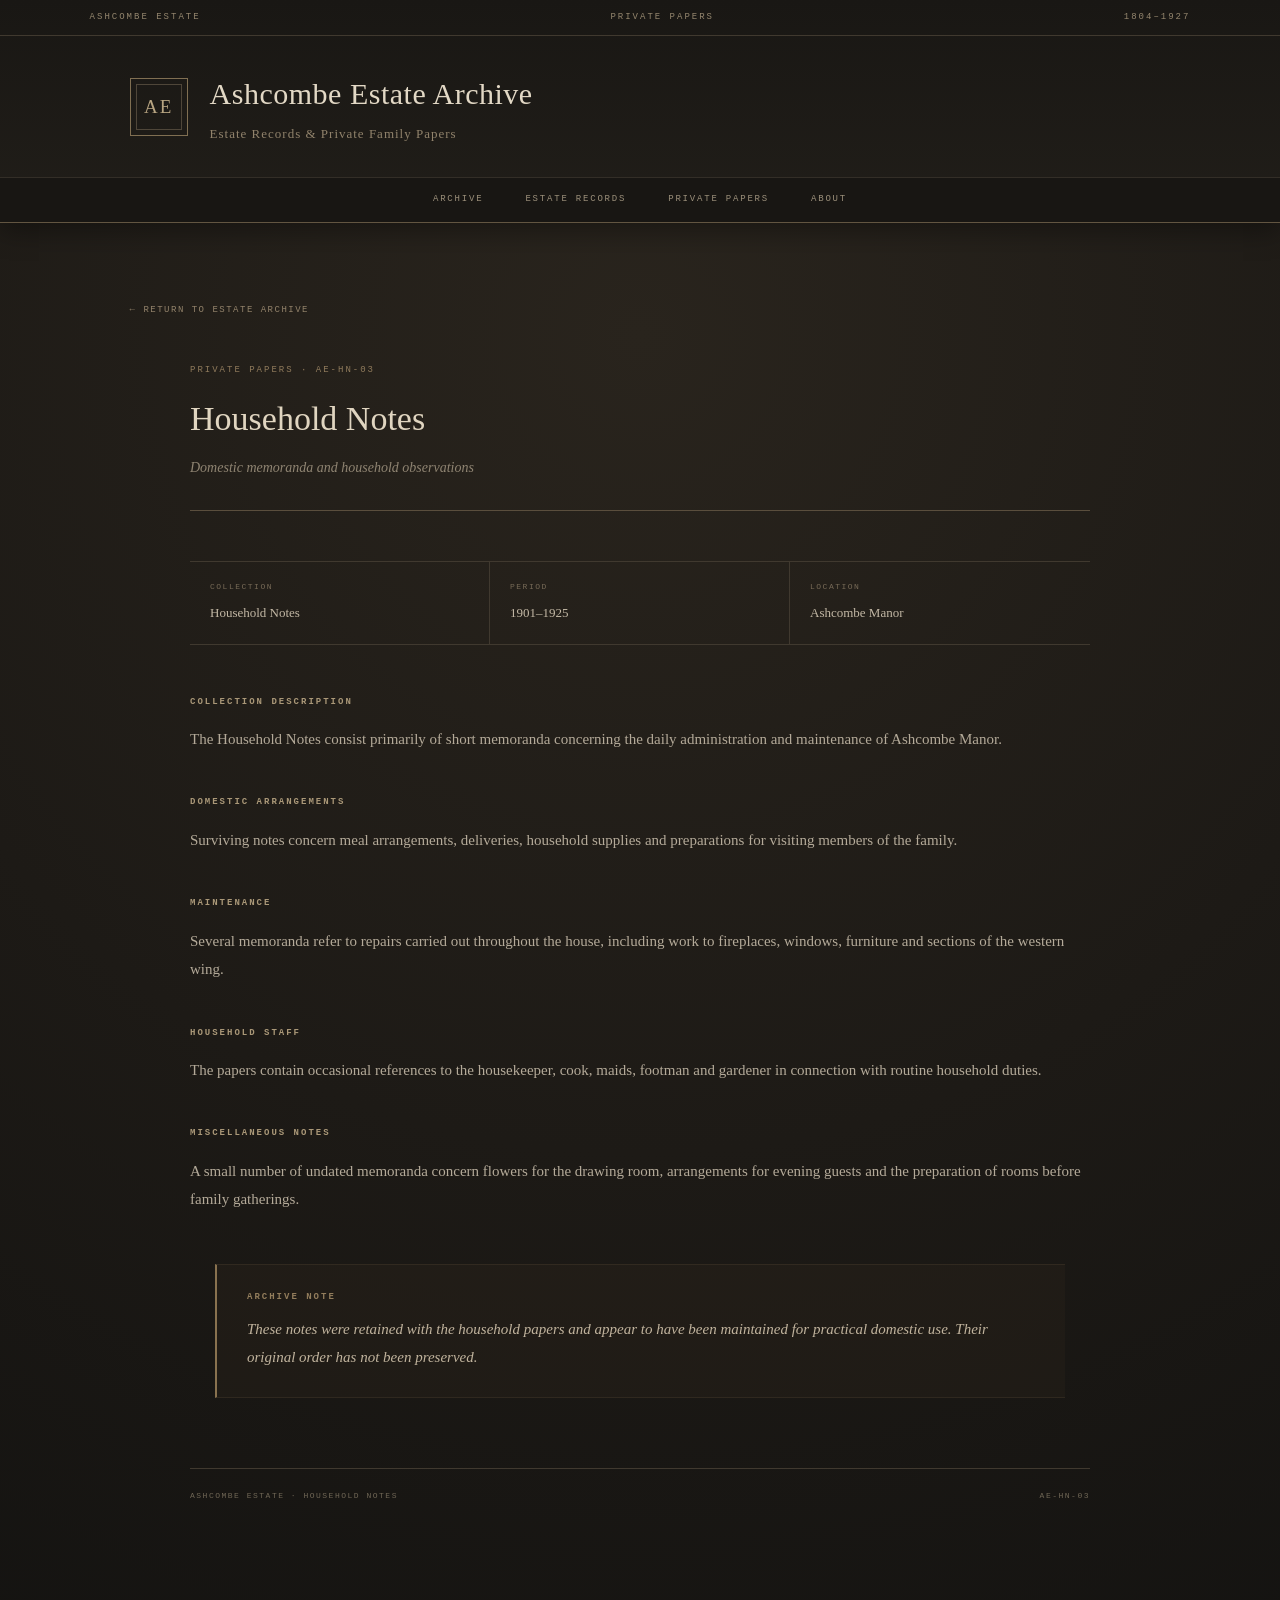
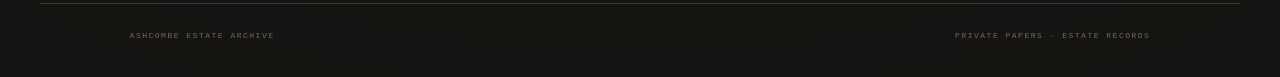
==== household-notes.html @ 4b08a20e "Create household-notes.html for Ashcombe Estate This HTML file contains the structure and content fo" ====
<!DOCTYPE html>
<html lang="en">

<head>
    <meta charset="UTF-8">
    <meta name="viewport" content="width=device-width, initial-scale=1.0">

    <title>Household Notes · Ashcombe Estate</title>

    <link rel="stylesheet" href="style.css">
</head>

<body>

<header class="site-header">

    <div class="header-strip">
        <span>ASHCOMBE ESTATE</span>
        <span>PRIVATE PAPERS</span>
        <span>1804–1927</span>
    </div>

    <div class="header-main">

        <div class="archive-mark">
            AE
        </div>

        <div class="title-block">
            <h1>Ashcombe Estate Archive</h1>
            <p>Estate Records &amp; Private Family Papers</p>
        </div>

    </div>

    <nav class="main-nav">
        <a href="index.html">ARCHIVE</a>
        <a href="index.html">ESTATE RECORDS</a>
        <a href="index.html">PRIVATE PAPERS</a>
        <a href="index.html">ABOUT</a>
    </nav>

</header>


<main>

    <div class="record-page">

        <a href="index.html" class="back-link">
            ← RETURN TO ESTATE ARCHIVE
        </a>


        <section class="record-header">

            <div class="record-reference">
                PRIVATE PAPERS · AE-HN-03
            </div>

            <h2 class="record-title">
                Household Notes
            </h2>

            <p class="record-subtitle">
                Domestic memoranda and household observations
            </p>

        </section>


        <div class="record-meta">

            <div class="meta-item">
                <span class="meta-label">Collection</span>
                <span class="meta-value">Household Notes</span>
            </div>

            <div class="meta-item">
                <span class="meta-label">Period</span>
                <span class="meta-value">1901–1925</span>
            </div>

            <div class="meta-item">
                <span class="meta-label">Location</span>
                <span class="meta-value">Ashcombe Manor</span>
            </div>

        </div>


        <section class="record-section">

            <h3>Collection Description</h3>

            <p>
                The Household Notes consist primarily of short memoranda
                concerning the daily administration and maintenance of
                Ashcombe Manor.
            </p>

        </section>


        <section class="record-section">

            <h3>Domestic Arrangements</h3>

            <p>
                Surviving notes concern meal arrangements, deliveries,
                household supplies and preparations for visiting members
                of the family.
            </p>

        </section>


        <section class="record-section">

            <h3>Maintenance</h3>

            <p>
                Several memoranda refer to repairs carried out throughout
                the house, including work to fireplaces, windows, furniture
                and sections of the western wing.
            </p>

        </section>


        <section class="record-section">

            <h3>Household Staff</h3>

            <p>
                The papers contain occasional references to the housekeeper,
                cook, maids, footman and gardener in connection with routine
                household duties.
            </p>

        </section>


        <section class="record-section">

            <h3>Miscellaneous Notes</h3>

            <p>
                A small number of undated memoranda concern flowers for the
                drawing room, arrangements for evening guests and the
                preparation of rooms before family gatherings.
            </p>

        </section>


        <div class="archival-note">

            <strong>Archive Note</strong>

            <p>
                These notes were retained with the household papers and
                appear to have been maintained for practical domestic use.
                Their original order has not been preserved.
            </p>

        </div>


        <div class="record-footer">

            <span>
                ASHCOMBE ESTATE · HOUSEHOLD NOTES
            </span>

            <span>
                AE-HN-03
            </span>

        </div>

    </div>

</main>


<footer>

    <div>
        ASHCOMBE ESTATE ARCHIVE
    </div>

    <div>
        PRIVATE PAPERS · ESTATE RECORDS
    </div>

</footer>


</body>

</html>
---- style.css ----
/* =========================================================
   ASHCOMBE ESTATE ARCHIVE
   Vintage British Estate / Private Papers
   ========================================================= */

* {
    box-sizing: border-box;
}

html {
    scroll-behavior: smooth;
}

body {
    margin: 0;
    padding: 0;

    background:
        radial-gradient(
            circle at 50% 20%,
            #29241d 0%,
            #1d1a16 55%,
            #141311 100%
        );

    color: #d9d0bd;

    font-family: Georgia, "Times New Roman", serif;

    line-height: 1.7;

    min-height: 100vh;
}


/* =========================================================
   HEADER
   ========================================================= */

.site-header {
    border-bottom: 1px solid #625541;

    background:
        linear-gradient(
            to bottom,
            #191714,
            #211e19
        );

    box-shadow:
        0 8px 25px rgba(0, 0, 0, 0.35);
}


/* top archival strip */

.header-strip {
    display: flex;

    justify-content: space-between;

    align-items: center;

    padding: 10px 7%;

    border-bottom: 1px solid #40392f;

    color: #94866e;

    font-family: "Courier New", monospace;

    font-size: 9px;

    letter-spacing: 2px;

    text-transform: uppercase;
}


/* main header */

.header-main {
    display: flex;

    align-items: center;

    gap: 22px;

    max-width: 1200px;

    margin: 0 auto;

    padding: 32px 7%;
}


.archive-mark {
    width: 58px;
    height: 58px;

    display: flex;

    align-items: center;
    justify-content: center;

    border: 1px solid #806f52;

    color: #b8a582;

    font-family: Georgia, serif;

    font-size: 19px;

    letter-spacing: 2px;

    position: relative;
}


.archive-mark::after {
    content: "";

    position: absolute;

    inset: 5px;

    border: 1px solid #4f4639;
}


.title-block h1 {
    margin: 0;

    color: #e2d8c5;

    font-family: Georgia, "Times New Roman", serif;

    font-size: 30px;

    font-weight: normal;

    letter-spacing: 0.5px;
}


.title-block p {
    margin: 4px 0 0;

    color: #91836c;

    font-size: 13px;

    letter-spacing: 1px;
}


/* =========================================================
   NAVIGATION
   ========================================================= */

.main-nav {
    display: flex;

    justify-content: center;

    gap: 42px;

    padding: 14px 20px;

    border-top: 1px solid #332e27;

    background: #181613;
}


.main-nav a {
    color: #9c907b;

    text-decoration: none;

    font-family: "Courier New", monospace;

    font-size: 9px;

    letter-spacing: 1.8px;

    transition: color 0.25s ease;
}


.main-nav a:hover {
    color: #d2b986;
}


/* =========================================================
   MAIN CONTENT
   ========================================================= */

main {
    max-width: 1200px;

    margin: 0 auto;

    padding: 70px 7% 100px;
}


.record-page {
    width: 100%;
}


/* =========================================================
   INTRO / ARCHIVE LANDING
   ========================================================= */

.archive-intro {
    max-width: 780px;

    margin: 0 auto 70px;

    text-align: center;
}


.archive-intro .eyebrow {
    margin-bottom: 12px;

    color: #9a896c;

    font-family: "Courier New", monospace;

    font-size: 9px;

    letter-spacing: 3px;

    text-transform: uppercase;
}


.archive-intro h2 {
    margin: 0 0 20px;

    color: #e2d8c5;

    font-size: 34px;

    font-weight: normal;
}


.archive-intro p {
    margin: 0 auto;

    max-width: 680px;

    color: #aaa08f;

    font-size: 15px;

    line-height: 1.9;
}


/* =========================================================
   SECTION HEADINGS
   ========================================================= */

.section-heading {
    margin-bottom: 28px;

    padding-bottom: 12px;

    border-bottom: 1px solid #554b3d;

    color: #c8b99e;

    font-family: "Courier New", monospace;

    font-size: 10px;

    letter-spacing: 2px;

    text-transform: uppercase;
}


.section-heading::before {
    content: "§ ";

    color: #8f7955;
}


/* =========================================================
   RECORD LIST
   ========================================================= */

.record-list {
    display: flex;

    flex-direction: column;

    gap: 0;

    margin-bottom: 70px;
}


.record-entry {
    display: grid;

    grid-template-columns: 100px 1fr auto;

    gap: 25px;

    align-items: center;

    padding: 25px 20px;

    border-bottom: 1px solid #39342c;

    transition:
        background 0.25s ease,
        padding 0.25s ease;
}


.record-entry:first-child {
    border-top: 1px solid #39342c;
}


.record-entry:hover {
    background: rgba(170, 140, 90, 0.055);

    padding-left: 27px;
}


.record-year {
    color: #87785f;

    font-family: "Courier New", monospace;

    font-size: 11px;

    letter-spacing: 1px;
}


.record-info h3 {
    margin: 0 0 4px;

    color: #d7cbb6;

    font-size: 18px;

    font-weight: normal;
}


.record-info p {
    margin: 0;

    color: #817868;

    font-size: 12px;
}


.record-link {
    color: #a08c6a;

    text-decoration: none;

    font-family: "Courier New", monospace;

    font-size: 9px;

    letter-spacing: 1px;

    white-space: nowrap;
}


.record-link:hover {
    color: #d1b37c;
}


/* =========================================================
   ARCHIVE NOTE
   ========================================================= */

.archive-note {
    max-width: 850px;

    margin: 50px auto;

    padding: 25px 30px;

    border-left: 2px solid #756143;

    background: rgba(125, 98, 58, 0.06);

    color: #8f8573;

    font-size: 13px;

    font-style: italic;
}


/* =========================================================
   BACK LINK
   ========================================================= */

.back-link {
    display: inline-block;

    margin-bottom: 45px;

    color: #93836b;

    text-decoration: none;

    font-family: "Courier New", monospace;

    font-size: 9px;

    letter-spacing: 1.5px;
}


.back-link:hover {
    color: #c9aa76;
}


/* =========================================================
   RECORD PAGE HEADER
   ========================================================= */

.record-header {
    max-width: 900px;

    margin: 0 auto 50px;

    padding-bottom: 30px;

    border-bottom: 1px solid #5a4e3d;
}


.record-reference {
    margin-bottom: 12px;

    color: #907b5c;

    font-family: "Courier New", monospace;

    font-size: 9px;

    letter-spacing: 2px;

    text-transform: uppercase;
}


.record-title {
    margin: 0;

    color: #e0d5c0;

    font-size: 34px;

    font-weight: normal;
}


.record-subtitle {
    margin: 8px 0 0;

    color: #8f8472;

    font-size: 14px;

    font-style: italic;
}


/* =========================================================
   RECORD METADATA
   ========================================================= */

.record-meta {
    display: grid;

    grid-template-columns: repeat(3, 1fr);

    max-width: 900px;

    margin: 0 auto 50px;

    border-top: 1px solid #40392f;

    border-bottom: 1px solid #40392f;
}


.meta-item {
    padding: 18px 20px;

    border-right: 1px solid #40392f;
}


.meta-item:last-child {
    border-right: none;
}


.meta-label {
    display: block;

    margin-bottom: 5px;

    color: #776a57;

    font-family: "Courier New", monospace;

    font-size: 8px;

    letter-spacing: 1.5px;

    text-transform: uppercase;
}


.meta-value {
    color: #c3b8a5;

    font-size: 13px;
}


/* =========================================================
   RECORD SECTIONS
   ========================================================= */

.record-section {
    max-width: 900px;

    margin: 0 auto 42px;
}


.record-section h3 {
    margin: 0 0 15px;

    color: #aa9878;

    font-family: "Courier New", monospace;

    font-size: 9px;

    letter-spacing: 2px;

    text-transform: uppercase;
}


.record-section p {
    margin: 0;

    color: #b4aa99;

    font-size: 15px;

    line-height: 1.9;
}


/* =========================================================
   STATUS
   ========================================================= */

.record-status {
    display: inline-block;

    padding: 7px 12px;

    border: 1px solid #675a46;

    color: #b29a6f;

    font-family: "Courier New", monospace;

    font-size: 9px;

    letter-spacing: 1.3px;

    text-transform: uppercase;
}


/* =========================================================
   ARCHIVAL INSTRUCTION
   ========================================================= */

.archival-note {
    max-width: 850px;

    margin: 50px auto;

    padding: 25px 30px;

    background:
        rgba(117, 91, 55, 0.065);

    border-left: 2px solid #89724f;

    border-top: 1px solid rgba(125, 103, 71, 0.18);

    border-bottom: 1px solid rgba(125, 103, 71, 0.18);

    color: #c0b39d;
}


.archival-note strong {
    display: block;

    margin-bottom: 10px;

    color: #927d5c;

    font-family: "Courier New", monospace;

    font-size: 9px;

    letter-spacing: 2px;

    text-transform: uppercase;
}


.archival-note p {
    margin: 0;

    font-family: Georgia, serif;

    font-size: 15px;

    font-style: italic;

    line-height: 1.9;
}


/* =========================================================
   RECORD FOOTER
   ========================================================= */

.record-footer {
    max-width: 900px;

    margin: 70px auto 0;

    padding-top: 20px;

    border-top: 1px solid #40392f;

    color: #706756;

    font-family: "Courier New", monospace;

    font-size: 8px;

    letter-spacing: 1.5px;

    text-transform: uppercase;

    display: flex;

    justify-content: space-between;
}


/* =========================================================
   DIARY VIEWER
   ========================================================= */

.diary-viewer {
    max-width: 900px;

    margin: 55px auto 80px;
}


/* =========================================================
   DIARY PAGE
   ========================================================= */

.diary-page {
    position: relative;

    min-height: 650px;

    padding: 75px 85px;

    color: #3c3022;

    background:
        radial-gradient(
            ellipse at center,
            #f8f0dc 0%,
            #eee1c3 68%,
            #d9c39b 100%
        );

    border: 1px solid #a58b63;

    box-shadow:
        0 20px 45px rgba(0, 0, 0, 0.45),
        0 4px 10px rgba(0, 0, 0, 0.2),
        inset 0 0 50px rgba(88, 63, 32, 0.12);

    overflow: hidden;

    animation: diaryAppear 0.35s ease;
}


.diary-page::before {
    content: "";

    position: absolute;

    inset: 18px;

    border: 1px solid rgba(105, 80, 45, 0.3);

    pointer-events: none;
}


.diary-page::after {
    content: "";

    position: absolute;

    inset: 0;

    pointer-events: none;

    background:
        repeating-linear-gradient(
            0deg,
            rgba(90, 65, 35, 0.018),
            rgba(90, 65, 35, 0.018) 1px,
            transparent 1px,
            transparent 4px
        );
}


/* diary page number */

.diary-page-number {
    position: absolute;

    top: 34px;
    right: 48px;

    z-index: 2;

    color: #806f57;

    font-family: "Courier New", monospace;

    font-size: 9px;

    letter-spacing: 2px;
}


/* diary date */

.diary-date {
    position: relative;

    z-index: 2;

    margin-bottom: 35px;

    text-align: center;

    color: #75624a;

    font-family: Georgia, serif;

    font-size: 14px;

    font-style: italic;
}


/* diary heading */

.diary-heading {
    position: relative;

    z-index: 2;

    margin: 0 0 38px;

    text-align: center;

    color: #33291e;

    font-family: Georgia, serif;

    font-size: 28px;

    font-weight: normal;
}


.diary-heading::after {
    content: "";

    display: block;

    width: 70px;

    margin: 18px auto 0;

    border-bottom: 1px solid #a48d6b;
}


/* diary text */

.diary-text {
    position: relative;

    z-index: 2;

    max-width: 660px;

    margin: 0 auto;

    color: #403426;

    font-family: Georgia, serif;

    font-size: 17px;

    line-height: 2;
}


.diary-text p {
    margin: 0 0 23px;
}


/* diary signature */

.diary-signature {
    position: relative;

    z-index: 2;

    margin-top: 50px;

    text-align: right;

    color: #51412e;

    font-family:
        "Brush Script MT",
        "Segoe Script",
        cursive;

    font-size: 25px;
}


/* =========================================================
   DIARY SUIT HIERARCHY
   ========================================================= */

.suit-order {
    position: relative;

    z-index: 2;

    max-width: 430px;

    margin: 38px auto;

    padding: 20px 28px;

    border-top: 1px solid #a18b69;

    border-bottom: 1px solid #a18b69;

    color: #403426;

    font-family: Georgia, serif;

    font-size: 17px;
}


.suit-order div {
    display: flex;

    justify-content: space-between;

    padding: 7px 12px;
}


/* =========================================================
   DIARY ARCHIVAL INSTRUCTION
   ========================================================= */

.diary-page .archival-instruction {
    position: relative;

    z-index: 2;

    max-width: 650px;

    margin: 45px auto 35px;

    padding: 25px 30px;

    background: rgba(120, 91, 52, 0.055);

    border-left: 2px solid #806b4d;

    border-top: 1px solid rgba(128, 107, 77, 0.25);

    border-bottom: 1px solid rgba(128, 107, 77, 0.25);
}


.diary-page .archival-label {
    margin-bottom: 14px;

    color: #75624a;

    font-family: "Courier New", monospace;

    font-size: 9px;

    letter-spacing: 2px;

    text-transform: uppercase;
}


.diary-page .archival-instruction p {
    margin: 0;

    color: #3f3326;

    font-family: Georgia, serif;

    font-size: 17px;

    font-style: italic;

    line-height: 1.9;
}


/* =========================================================
   DIARY NAVIGATION
   ========================================================= */

.diary-navigation {
    display: flex;

    justify-content: space-between;

    align-items: center;

    margin-top: 25px;

    padding: 0 5px;
}


.diary-button {
    padding: 12px 20px;

    background: #211d18;

    border: 1px solid #75634c;

    color: #d9ccb6;

    font-family: "Courier New", monospace;

    font-size: 9px;

    letter-spacing: 1.5px;

    text-transform: uppercase;

    cursor: pointer;

    transition: 0.25s ease;
}


.diary-button:hover:not(:disabled) {
    background: #332c23;

    border-color: #a18b69;
}


.diary-button:disabled {
    opacity: 0.3;

    cursor: default;
}


.page-counter {
    color: #918879;

    font-family: "Courier New", monospace;

    font-size: 9px;

    letter-spacing: 2px;
}


/* =========================================================
   FOOTER
   ========================================================= */

footer {
    display: flex;

    justify-content: space-between;

    max-width: 1200px;

    margin: 0 auto;

    padding: 25px 7% 35px;

    border-top: 1px solid #39342d;

    color: #716858;

    font-family: "Courier New", monospace;

    font-size: 8px;

    letter-spacing: 1.5px;

    text-transform: uppercase;
}


/* =========================================================
   ANIMATION
   ========================================================= */

@keyframes diaryAppear {

    from {
        opacity: 0;
        transform: translateX(12px);
    }

    to {
        opacity: 1;
        transform: translateX(0);
    }

}


/* =========================================================
   MOBILE
   ========================================================= */

@media (max-width: 700px) {

    .header-strip {
        padding: 9px 5%;

        font-size: 7px;

        gap: 10px;
    }


    .header-main {
        padding: 25px 5%;
    }


    .archive-mark {
        width: 48px;
        height: 48px;

        font-size: 15px;
    }


    .title-block h1 {
        font-size: 22px;
    }


    .title-block p {
        font-size: 11px;
    }


    .main-nav {
        gap: 18px;

        flex-wrap: wrap;

        padding: 12px;
    }


    .main-nav a {
        font-size: 8px;
    }


    main {
        padding: 45px 5% 70px;
    }


    .archive-intro h2 {
        font-size: 28px;
    }


    .record-entry {
        grid-template-columns: 1fr;

        gap: 8px;

        padding: 22px 12px;
    }


    .record-entry:hover {
        padding-left: 16px;
    }


    .record-meta {
        grid-template-columns: 1fr;
    }


    .meta-item {
        border-right: none;

        border-bottom: 1px solid #40392f;
    }


    .meta-item:last-child {
        border-bottom: none;
    }


    .record-title {
        font-size: 28px;
    }


    .record-footer {
        flex-direction: column;

        gap: 8px;
    }


    /* diary */

    .diary-viewer {
        margin-top: 30px;
    }


    .diary-page {
        min-height: 600px;

        padding: 65px 35px;
    }


    .diary-page::before {
        inset: 12px;
    }


    .diary-page-number {
        top: 28px;

        right: 30px;
    }


    .diary-heading {
        font-size: 23px;
    }


    .diary-text {
        font-size: 15px;

        line-height: 1.9;
    }


    .diary-signature {
        font-size: 22px;
    }


    .suit-order {
        padding: 15px 12px;

        font-size: 15px;
    }


    .diary-navigation {
        gap: 10px;
    }


    .diary-button {
        padding: 10px 12px;

        font-size: 8px;
    }


    footer {
        flex-direction: column;

        gap: 10px;

        padding-left: 5%;

        padding-right: 5%;
    }

}
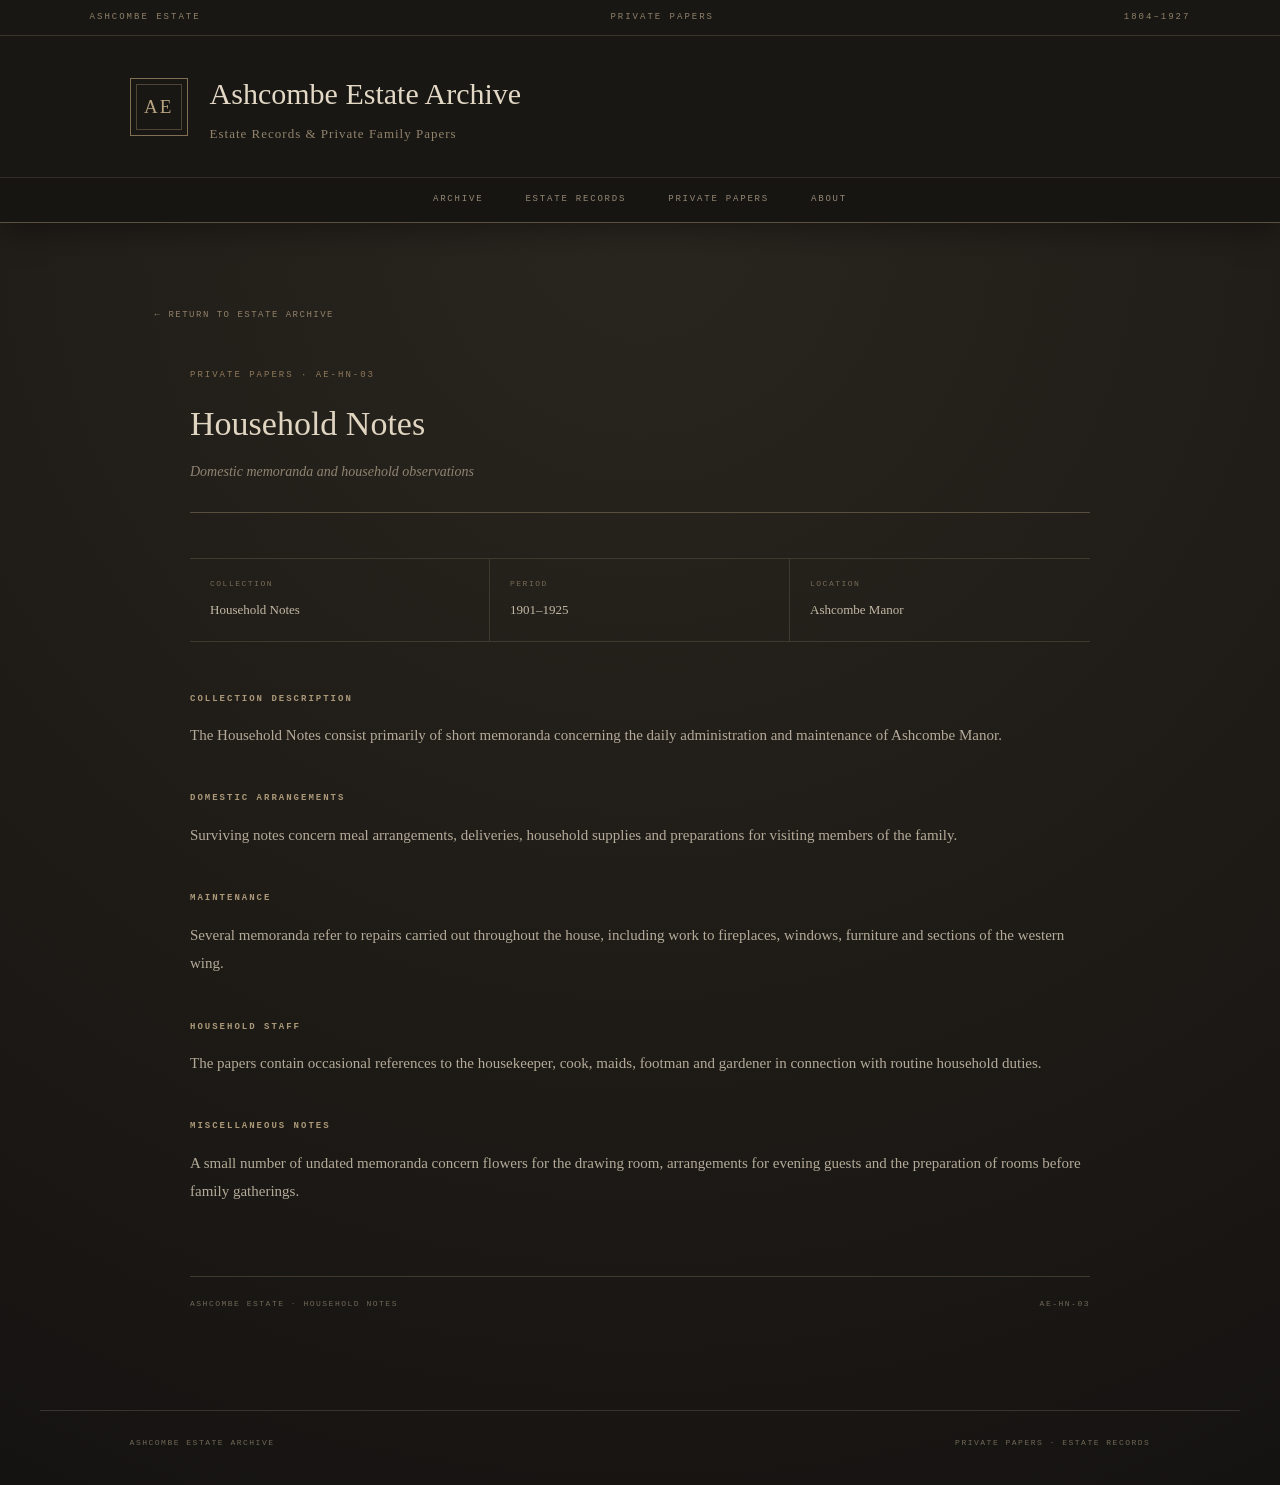
==== commit b8232e6d: "Delete archival note from household-notes.html Removed archival note section from household notes." ====
--- a/household-notes.html
+++ b/household-notes.html
@@ -154,17 +154,6 @@
         </section>
 
 
-        <div class="archival-note">
-
-            <strong>Archive Note</strong>
-
-            <p>
-                These notes were retained with the household papers and
-                appear to have been maintained for practical domestic use.
-                Their original order has not been preserved.
-            </p>
-
-        </div>
 
 
         <div class="record-footer">
--- a/style.css
+++ b/style.css
@@ -13,23 +13,21 @@
 
 body {
     margin: 0;
-    padding: 0;
+    min-height: 100vh;
 
     background:
         radial-gradient(
-            circle at 50% 20%,
-            #29241d 0%,
-            #1d1a16 55%,
-            #141311 100%
+            circle at 50% 15%,
+            #29251f 0%,
+            #201d18 48%,
+            #151311 100%
         );
 
-    color: #d9d0bd;
+    color: #d8cfbd;
 
     font-family: Georgia, "Times New Roman", serif;
 
     line-height: 1.7;
-
-    min-height: 100vh;
 }
 
 
@@ -38,59 +36,48 @@
    ========================================================= */
 
 .site-header {
-    border-bottom: 1px solid #625541;
-
-    background:
-        linear-gradient(
-            to bottom,
-            #191714,
-            #211e19
-        );
+    background: #191714;
+
+    border-bottom: 1px solid #5b4f3d;
 
     box-shadow:
-        0 8px 25px rgba(0, 0, 0, 0.35);
-}
-
-
-/* top archival strip */
+        0 8px 30px rgba(0, 0, 0, 0.35);
+}
+
 
 .header-strip {
     display: flex;
 
     justify-content: space-between;
 
+    padding: 10px 7%;
+
+    border-bottom: 1px solid #39332a;
+
+    color: #8f8169;
+
+    font-family: "Courier New", monospace;
+
+    font-size: 9px;
+
+    letter-spacing: 2px;
+
+    text-transform: uppercase;
+}
+
+
+.header-main {
+    max-width: 1200px;
+
+    margin: auto;
+
+    padding: 32px 7%;
+
+    display: flex;
+
     align-items: center;
 
-    padding: 10px 7%;
-
-    border-bottom: 1px solid #40392f;
-
-    color: #94866e;
-
-    font-family: "Courier New", monospace;
-
-    font-size: 9px;
-
-    letter-spacing: 2px;
-
-    text-transform: uppercase;
-}
-
-
-/* main header */
-
-.header-main {
-    display: flex;
-
-    align-items: center;
-
     gap: 22px;
-
-    max-width: 1200px;
-
-    margin: 0 auto;
-
-    padding: 32px 7%;
 }
 
 
@@ -107,8 +94,6 @@
 
     color: #b8a582;
 
-    font-family: Georgia, serif;
-
     font-size: 19px;
 
     letter-spacing: 2px;
@@ -124,7 +109,7 @@
 
     inset: 5px;
 
-    border: 1px solid #4f4639;
+    border: 1px solid #4d4436;
 }
 
 
@@ -133,13 +118,9 @@
 
     color: #e2d8c5;
 
-    font-family: Georgia, "Times New Roman", serif;
-
     font-size: 30px;
 
     font-weight: normal;
-
-    letter-spacing: 0.5px;
 }
 
 
@@ -169,12 +150,12 @@
 
     border-top: 1px solid #332e27;
 
-    background: #181613;
+    background: #171512;
 }
 
 
 .main-nav a {
-    color: #9c907b;
+    color: #948875;
 
     text-decoration: none;
 
@@ -184,245 +165,273 @@
 
     letter-spacing: 1.8px;
 
+    text-transform: uppercase;
+
     transition: color 0.25s ease;
 }
 
 
 .main-nav a:hover {
-    color: #d2b986;
-}
-
-
-/* =========================================================
-   MAIN CONTENT
+    color: #d1b47d;
+}
+
+
+/* =========================================================
+   MAIN
    ========================================================= */
 
 main {
-    max-width: 1200px;
-
-    margin: 0 auto;
-
-    padding: 70px 7% 100px;
-}
-
+    max-width: 1150px;
+
+    margin: auto;
+
+    padding: 75px 7% 100px;
+}
+
+
+/* =========================================================
+   INTRO
+   ========================================================= */
+
+.intro {
+    max-width: 760px;
+
+    margin: 0 auto 75px;
+
+    text-align: center;
+}
+
+
+.section-label {
+    margin-bottom: 12px;
+
+    color: #927d5d;
+
+    font-family: "Courier New", monospace;
+
+    font-size: 9px;
+
+    letter-spacing: 3px;
+
+    text-transform: uppercase;
+}
+
+
+.intro h2 {
+    margin: 0 0 20px;
+
+    color: #e2d8c5;
+
+    font-size: 36px;
+
+    font-weight: normal;
+
+    letter-spacing: 1px;
+}
+
+
+.intro p {
+    max-width: 700px;
+
+    margin: 0 auto 14px;
+
+    color: #aaa08e;
+
+    font-size: 15px;
+
+    line-height: 1.9;
+}
+
+
+/* =========================================================
+   ARCHIVE SECTION
+   ========================================================= */
+
+.archive-section {
+    margin-bottom: 70px;
+}
+
+
+.section-heading {
+    display: flex;
+
+    justify-content: space-between;
+
+    align-items: center;
+
+    padding-bottom: 13px;
+
+    margin-bottom: 0;
+
+    border-bottom: 1px solid #5a4e3d;
+
+    color: #aa997c;
+
+    font-family: "Courier New", monospace;
+
+    font-size: 9px;
+
+    letter-spacing: 2px;
+
+    text-transform: uppercase;
+}
+
+
+/* =========================================================
+   RECORD LIST
+   ========================================================= */
+
+.record-list {
+    display: flex;
+
+    flex-direction: column;
+}
+
+
+.record {
+    display: grid;
+
+    grid-template-columns: 90px 1fr 35px;
+
+    align-items: center;
+
+    gap: 25px;
+
+    padding: 24px 15px;
+
+    border-bottom: 1px solid #39342c;
+
+    text-decoration: none;
+
+    transition:
+        background 0.25s ease,
+        padding-left 0.25s ease;
+}
+
+
+.record:first-child {
+    border-top: 1px solid #39342c;
+}
+
+
+.record:hover {
+    background: rgba(160, 130, 82, 0.06);
+
+    padding-left: 23px;
+}
+
+
+.record-year {
+    color: #89785d;
+
+    font-family: "Courier New", monospace;
+
+    font-size: 11px;
+
+    letter-spacing: 1px;
+}
+
+
+.record-content h3 {
+    margin: 0 0 4px;
+
+    color: #d5cab7;
+
+    font-size: 18px;
+
+    font-weight: normal;
+}
+
+
+.record-content p {
+    margin: 0;
+
+    color: #817766;
+
+    font-size: 12px;
+}
+
+
+.record-arrow {
+    color: #967f5d;
+
+    font-size: 18px;
+
+    transition: transform 0.2s ease;
+}
+
+
+.record:hover .record-arrow {
+    transform: translateX(4px);
+
+    color: #c4a570;
+}
+
+
+/* =========================================================
+   ARCHIVE NOTE
+   ========================================================= */
+
+.archive-note {
+    max-width: 850px;
+
+    margin: 55px auto 0;
+
+    padding: 25px 30px;
+
+    background: rgba(125, 98, 58, 0.05);
+
+    border-left: 2px solid #776347;
+
+    border-top: 1px solid rgba(120, 95, 60, 0.18);
+
+    border-bottom: 1px solid rgba(120, 95, 60, 0.18);
+}
+
+
+.note-label {
+    margin-bottom: 10px;
+
+    color: #907a59;
+
+    font-family: "Courier New", monospace;
+
+    font-size: 9px;
+
+    letter-spacing: 2px;
+
+    text-transform: uppercase;
+}
+
+
+.archive-note p {
+    margin: 0;
+
+    color: #958a78;
+
+    font-size: 13px;
+
+    font-style: italic;
+
+    line-height: 1.8;
+}
+
+
+/* =========================================================
+   RECORD PAGES
+   ========================================================= */
 
 .record-page {
     width: 100%;
 }
 
 
-/* =========================================================
-   INTRO / ARCHIVE LANDING
-   ========================================================= */
-
-.archive-intro {
-    max-width: 780px;
-
-    margin: 0 auto 70px;
-
-    text-align: center;
-}
-
-
-.archive-intro .eyebrow {
-    margin-bottom: 12px;
-
-    color: #9a896c;
-
-    font-family: "Courier New", monospace;
-
-    font-size: 9px;
-
-    letter-spacing: 3px;
-
-    text-transform: uppercase;
-}
-
-
-.archive-intro h2 {
-    margin: 0 0 20px;
-
-    color: #e2d8c5;
-
-    font-size: 34px;
-
-    font-weight: normal;
-}
-
-
-.archive-intro p {
-    margin: 0 auto;
-
-    max-width: 680px;
-
-    color: #aaa08f;
-
-    font-size: 15px;
-
-    line-height: 1.9;
-}
-
-
-/* =========================================================
-   SECTION HEADINGS
-   ========================================================= */
-
-.section-heading {
-    margin-bottom: 28px;
-
-    padding-bottom: 12px;
-
-    border-bottom: 1px solid #554b3d;
-
-    color: #c8b99e;
-
-    font-family: "Courier New", monospace;
-
-    font-size: 10px;
-
-    letter-spacing: 2px;
-
-    text-transform: uppercase;
-}
-
-
-.section-heading::before {
-    content: "§ ";
-
-    color: #8f7955;
-}
-
-
-/* =========================================================
-   RECORD LIST
-   ========================================================= */
-
-.record-list {
-    display: flex;
-
-    flex-direction: column;
-
-    gap: 0;
-
-    margin-bottom: 70px;
-}
-
-
-.record-entry {
-    display: grid;
-
-    grid-template-columns: 100px 1fr auto;
-
-    gap: 25px;
-
-    align-items: center;
-
-    padding: 25px 20px;
-
-    border-bottom: 1px solid #39342c;
-
-    transition:
-        background 0.25s ease,
-        padding 0.25s ease;
-}
-
-
-.record-entry:first-child {
-    border-top: 1px solid #39342c;
-}
-
-
-.record-entry:hover {
-    background: rgba(170, 140, 90, 0.055);
-
-    padding-left: 27px;
-}
-
-
-.record-year {
-    color: #87785f;
-
-    font-family: "Courier New", monospace;
-
-    font-size: 11px;
-
-    letter-spacing: 1px;
-}
-
-
-.record-info h3 {
-    margin: 0 0 4px;
-
-    color: #d7cbb6;
-
-    font-size: 18px;
-
-    font-weight: normal;
-}
-
-
-.record-info p {
-    margin: 0;
-
-    color: #817868;
-
-    font-size: 12px;
-}
-
-
-.record-link {
-    color: #a08c6a;
-
-    text-decoration: none;
-
-    font-family: "Courier New", monospace;
-
-    font-size: 9px;
-
-    letter-spacing: 1px;
-
-    white-space: nowrap;
-}
-
-
-.record-link:hover {
-    color: #d1b37c;
-}
-
-
-/* =========================================================
-   ARCHIVE NOTE
-   ========================================================= */
-
-.archive-note {
-    max-width: 850px;
-
-    margin: 50px auto;
-
-    padding: 25px 30px;
-
-    border-left: 2px solid #756143;
-
-    background: rgba(125, 98, 58, 0.06);
-
-    color: #8f8573;
-
-    font-size: 13px;
-
-    font-style: italic;
-}
-
-
-/* =========================================================
-   BACK LINK
-   ========================================================= */
-
 .back-link {
     display: inline-block;
 
     margin-bottom: 45px;
 
-    color: #93836b;
+    color: #918069;
 
     text-decoration: none;
 
@@ -435,29 +444,25 @@
 
 
 .back-link:hover {
-    color: #c9aa76;
-}
-
-
-/* =========================================================
-   RECORD PAGE HEADER
-   ========================================================= */
+    color: #c8a96f;
+}
+
 
 .record-header {
     max-width: 900px;
 
-    margin: 0 auto 50px;
-
-    padding-bottom: 30px;
-
-    border-bottom: 1px solid #5a4e3d;
+    margin: 0 auto 45px;
+
+    padding-bottom: 28px;
+
+    border-bottom: 1px solid #594d3d;
 }
 
 
 .record-reference {
     margin-bottom: 12px;
 
-    color: #907b5c;
+    color: #8f795a;
 
     font-family: "Courier New", monospace;
 
@@ -472,7 +477,7 @@
 .record-title {
     margin: 0;
 
-    color: #e0d5c0;
+    color: #e0d5c1;
 
     font-size: 34px;
 
@@ -481,7 +486,7 @@
 
 
 .record-subtitle {
-    margin: 8px 0 0;
+    margin: 7px 0 0;
 
     color: #8f8472;
 
@@ -492,7 +497,7 @@
 
 
 /* =========================================================
-   RECORD METADATA
+   METADATA
    ========================================================= */
 
 .record-meta {
@@ -558,7 +563,7 @@
 
 
 .record-section h3 {
-    margin: 0 0 15px;
+    margin: 0 0 14px;
 
     color: #aa9878;
 
@@ -607,7 +612,7 @@
 
 
 /* =========================================================
-   ARCHIVAL INSTRUCTION
+   ARCHIVAL NOTE
    ========================================================= */
 
 .archival-note {
@@ -617,8 +622,7 @@
 
     padding: 25px 30px;
 
-    background:
-        rgba(117, 91, 55, 0.065);
+    background: rgba(117, 91, 55, 0.06);
 
     border-left: 2px solid #89724f;
 
@@ -630,7 +634,8 @@
 }
 
 
-.archival-note strong {
+.archival-note strong,
+.archival-label {
     display: block;
 
     margin-bottom: 10px;
@@ -650,7 +655,7 @@
 .archival-note p {
     margin: 0;
 
-    font-family: Georgia, serif;
+    color: #b8ad99;
 
     font-size: 15px;
 
@@ -673,6 +678,10 @@
 
     border-top: 1px solid #40392f;
 
+    display: flex;
+
+    justify-content: space-between;
+
     color: #706756;
 
     font-family: "Courier New", monospace;
@@ -682,15 +691,11 @@
     letter-spacing: 1.5px;
 
     text-transform: uppercase;
-
-    display: flex;
-
-    justify-content: space-between;
-}
-
-
-/* =========================================================
-   DIARY VIEWER
+}
+
+
+/* =========================================================
+   DIARY
    ========================================================= */
 
 .diary-viewer {
@@ -699,10 +704,6 @@
     margin: 55px auto 80px;
 }
 
-
-/* =========================================================
-   DIARY PAGE
-   ========================================================= */
 
 .diary-page {
     position: relative;
@@ -767,12 +768,11 @@
 }
 
 
-/* diary page number */
-
 .diary-page-number {
     position: absolute;
 
     top: 34px;
+
     right: 48px;
 
     z-index: 2;
@@ -786,8 +786,6 @@
     letter-spacing: 2px;
 }
 
-
-/* diary date */
 
 .diary-date {
     position: relative;
@@ -800,15 +798,11 @@
 
     color: #75624a;
 
-    font-family: Georgia, serif;
-
     font-size: 14px;
 
     font-style: italic;
 }
 
-
-/* diary heading */
 
 .diary-heading {
     position: relative;
@@ -821,8 +815,6 @@
 
     color: #33291e;
 
-    font-family: Georgia, serif;
-
     font-size: 28px;
 
     font-weight: normal;
@@ -842,8 +834,6 @@
 }
 
 
-/* diary text */
-
 .diary-text {
     position: relative;
 
@@ -855,8 +845,6 @@
 
     color: #403426;
 
-    font-family: Georgia, serif;
-
     font-size: 17px;
 
     line-height: 2;
@@ -867,8 +855,6 @@
     margin: 0 0 23px;
 }
 
-
-/* diary signature */
 
 .diary-signature {
     position: relative;
@@ -891,7 +877,7 @@
 
 
 /* =========================================================
-   DIARY SUIT HIERARCHY
+   SUIT HIERARCHY
    ========================================================= */
 
 .suit-order {
@@ -911,8 +897,6 @@
 
     color: #403426;
 
-    font-family: Georgia, serif;
-
     font-size: 17px;
 }
 
@@ -927,61 +911,6 @@
 
 
 /* =========================================================
-   DIARY ARCHIVAL INSTRUCTION
-   ========================================================= */
-
-.diary-page .archival-instruction {
-    position: relative;
-
-    z-index: 2;
-
-    max-width: 650px;
-
-    margin: 45px auto 35px;
-
-    padding: 25px 30px;
-
-    background: rgba(120, 91, 52, 0.055);
-
-    border-left: 2px solid #806b4d;
-
-    border-top: 1px solid rgba(128, 107, 77, 0.25);
-
-    border-bottom: 1px solid rgba(128, 107, 77, 0.25);
-}
-
-
-.diary-page .archival-label {
-    margin-bottom: 14px;
-
-    color: #75624a;
-
-    font-family: "Courier New", monospace;
-
-    font-size: 9px;
-
-    letter-spacing: 2px;
-
-    text-transform: uppercase;
-}
-
-
-.diary-page .archival-instruction p {
-    margin: 0;
-
-    color: #3f3326;
-
-    font-family: Georgia, serif;
-
-    font-size: 17px;
-
-    font-style: italic;
-
-    line-height: 1.9;
-}
-
-
-/* =========================================================
    DIARY NAVIGATION
    ========================================================= */
 
@@ -993,8 +922,6 @@
     align-items: center;
 
     margin-top: 25px;
-
-    padding: 0 5px;
 }
 
 
@@ -1016,8 +943,6 @@
     text-transform: uppercase;
 
     cursor: pointer;
-
-    transition: 0.25s ease;
 }
 
 
@@ -1051,18 +976,18 @@
    ========================================================= */
 
 footer {
+    max-width: 1200px;
+
+    margin: 0 auto;
+
+    padding: 25px 7% 35px;
+
+    border-top: 1px solid #39342d;
+
     display: flex;
 
     justify-content: space-between;
 
-    max-width: 1200px;
-
-    margin: 0 auto;
-
-    padding: 25px 7% 35px;
-
-    border-top: 1px solid #39342d;
-
     color: #716858;
 
     font-family: "Courier New", monospace;
@@ -1076,18 +1001,20 @@
 
 
 /* =========================================================
-   ANIMATION
+   DIARY PAGE ANIMATION
    ========================================================= */
 
 @keyframes diaryAppear {
 
     from {
         opacity: 0;
+
         transform: translateX(12px);
     }
 
     to {
         opacity: 1;
+
         transform: translateX(0);
     }
 
@@ -1116,6 +1043,7 @@
 
     .archive-mark {
         width: 48px;
+
         height: 48px;
 
         font-size: 15px;
@@ -1151,22 +1079,37 @@
     }
 
 
-    .archive-intro h2 {
+    .intro h2 {
         font-size: 28px;
     }
 
 
-    .record-entry {
-        grid-template-columns: 1fr;
-
-        gap: 8px;
-
-        padding: 22px 12px;
-    }
-
-
-    .record-entry:hover {
-        padding-left: 16px;
+    .section-heading {
+        gap: 15px;
+    }
+
+
+    .record {
+        grid-template-columns: 65px 1fr 20px;
+
+        gap: 12px;
+
+        padding: 20px 8px;
+    }
+
+
+    .record:hover {
+        padding-left: 13px;
+    }
+
+
+    .record-content h3 {
+        font-size: 16px;
+    }
+
+
+    .record-content p {
+        font-size: 11px;
     }
 
 
@@ -1201,11 +1144,6 @@
 
     /* diary */
 
-    .diary-viewer {
-        margin-top: 30px;
-    }
-
-
     .diary-page {
         min-height: 600px;
 
